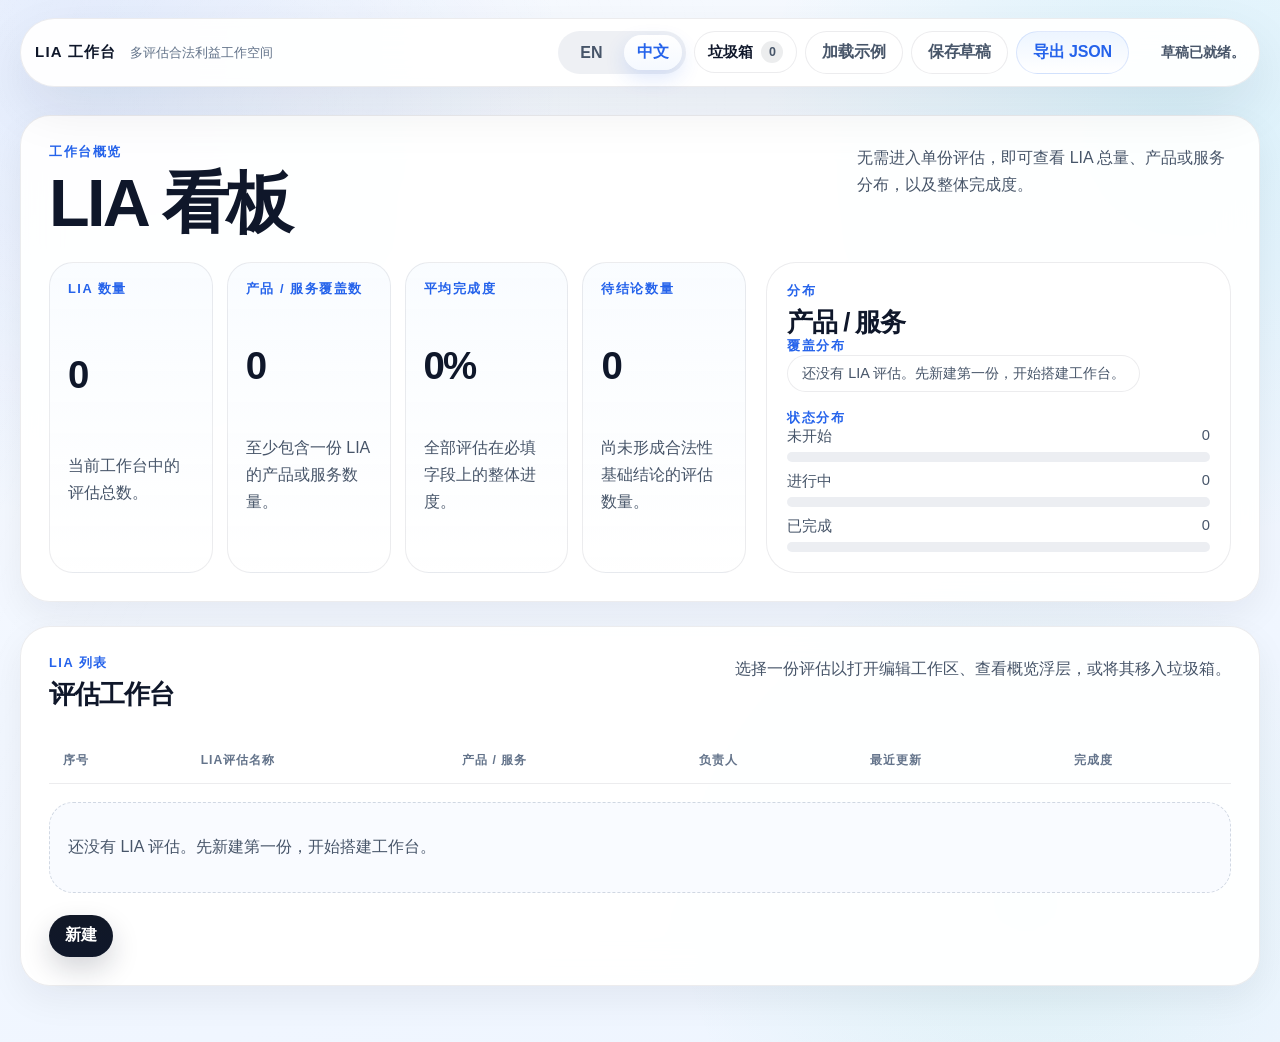
==== lia-tool/index.html @ bde90bf6 "Initial import of data privacy toolbox" ====
<!DOCTYPE html>
<html lang="en">
  <head>
    <meta charset="UTF-8" />
    <meta name="viewport" content="width=device-width, initial-scale=1.0" />
    <title>LIA Workbench</title>
    <link
      rel="icon"
      href="data:image/svg+xml,%3Csvg xmlns='http://www.w3.org/2000/svg' viewBox='0 0 64 64'%3E%3Crect width='64' height='64' rx='18' fill='%230f172a'/%3E%3Cpath d='M18 18h10v28h18v8H18z' fill='%23f8fafc'/%3E%3Cpath d='M34 18h12c6.627 0 12 5.373 12 12s-5.373 12-12 12H34z' fill='%232563eb'/%3E%3C/svg%3E"
    />
    <link rel="stylesheet" href="./styles.css" />
  </head>
  <body>
    <div class="page-shell">
      <header class="topnav panel">
        <div class="topnav__brand">
          <span class="topnav__name" data-i18n="brandName">LIA WORKBENCH</span>
          <span class="topnav__tag" data-i18n="brandTag">Multi-assessment legitimate interests workspace</span>
        </div>

        <div class="topnav__actions">
          <div class="language-switch" aria-label="Language switch">
            <button id="langEn" class="language-switch__button" type="button" data-i18n="languageEnglish">
              EN
            </button>
            <button id="langZh" class="language-switch__button" type="button" data-i18n="languageChinese">
              中文
            </button>
          </div>

          <details class="trash-dropdown" id="trashDropdown">
            <summary class="trash-dropdown__trigger">
              <span data-i18n="trashLabel">Trash</span>
              <span class="trash-dropdown__count" id="trashCount">0</span>
            </summary>
            <div class="trash-dropdown__panel">
              <div class="section-heading section-heading--compact">
                <div>
                  <p class="section-label" data-i18n="trashLabel">Trash</p>
                  <h3 data-i18n="trashHeading">Deleted assessments</h3>
                </div>
              </div>
              <div id="trashList" class="trash-list"></div>
            </div>
          </details>

          <button id="loadSampleButton" class="button button--ghost" type="button">
            <span data-i18n="loadSample">Load sample</span>
          </button>
          <button id="saveButton" class="button button--ghost" type="button">
            <span data-i18n="saveDraft">Save draft</span>
          </button>
          <button id="exportJsonButton" class="button button--secondary" type="button">
            <span data-i18n="exportJson">Export JSON</span>
          </button>
        </div>

        <p class="save-status" id="saveStatus">Draft ready.</p>
      </header>

      <main class="experience">
        <section class="dashboard-stage panel">
          <div class="section-heading dashboard-stage__heading">
            <div>
              <p class="section-label" data-i18n="dashboardLabel">Workbench overview</p>
              <h1 data-i18n="dashboardHeading">LIA portfolio dashboard</h1>
            </div>
            <p class="section-text dashboard-stage__text" data-i18n="dashboardText">
              Monitor total LIA volume, product or service distribution, and overall completion without entering a single assessment.
            </p>
          </div>

          <div class="dashboard-grid">
            <div class="metric-grid" id="metricGrid"></div>

            <aside class="panel panel--inner distribution-panel">
              <div class="section-heading section-heading--compact">
                <div>
                  <p class="section-label" data-i18n="distributionLabel">Distribution</p>
                  <h2 data-i18n="distributionHeading">Products / services</h2>
                </div>
              </div>

              <div class="distribution-panel__section">
                <p class="summary-card__label" data-i18n="distributionProductsLabel">Coverage map</p>
                <div id="productDistribution" class="distribution-wrap"></div>
              </div>

              <div class="distribution-panel__section">
                <p class="summary-card__label" data-i18n="distributionStatusLabel">Status mix</p>
                <div id="statusDistribution" class="status-stack"></div>
              </div>
            </aside>
          </div>
        </section>

        <section class="panel workbench-panel">
          <div class="section-heading">
            <div>
              <p class="section-label" data-i18n="listLabel">LIA list</p>
              <h2 data-i18n="listHeading">Assessment workbench</h2>
            </div>
            <p class="section-text" data-i18n="listText">
              Select an assessment to open its editable workspace, view a top-level posture card, or move it to trash.
            </p>
          </div>

          <div class="table-wrap">
            <table class="lia-table">
              <thead>
                <tr>
                  <th data-i18n="tableSeq">No.</th>
                  <th data-i18n="tableName">LIA assessment</th>
                  <th data-i18n="tableProduct">Product / service</th>
                  <th data-i18n="tableOwner">Owner</th>
                  <th data-i18n="tableUpdated">Last updated</th>
                  <th data-i18n="tableCompletion">Completion</th>
                </tr>
              </thead>
              <tbody id="assessmentTableBody"></tbody>
            </table>
          </div>

          <div id="emptyWorkbench" class="empty-workbench" hidden>
            <p data-i18n="emptyWorkbench">No LIA assessments yet. Create the first one to start the workspace.</p>
          </div>

          <div class="workbench-panel__footer">
            <button id="newAssessmentButton" class="button button--primary" type="button">
              <span data-i18n="newAssessment">New assessment</span>
            </button>
          </div>
        </section>

        <section id="detailWorkspace" class="detail-workspace" hidden>
          <div class="detail-workspace__inner panel">
            <div class="detail-workspace__toolbar">
              <div class="detail-workspace__header">
                <p class="section-label" data-i18n="detailLabel">Assessment detail</p>
                <h2 id="detailTitle">Untitled LIA</h2>
                <p id="detailMeta" class="section-text"></p>
              </div>
              <div class="detail-workspace__actions">
                <button id="exportReportButton" class="button button--secondary" type="button">
                  <span data-i18n="exportReport">Export report</span>
                </button>
                <button id="printButton" class="button button--ghost" type="button">
                  <span data-i18n="printPdf">Print / PDF</span>
                </button>
              </div>
            </div>

            <section class="context-stage">
              <article class="panel record-panel">
                <div class="section-heading section-heading--compact">
                  <div>
                    <p class="section-label" data-i18n="profileLabel">Assessment profile</p>
                    <h2 data-i18n="profileHeading">Assessment file</h2>
                  </div>
                  <span class="current-record-badge" id="detailStatusBadge">Draft</span>
                </div>
                <p class="section-text record-panel__text" data-i18n="profileText">
                  Define scope, owner, product or service, and the baseline record before drafting the LIA itself.
                </p>
                <div id="profileGrid" class="field-grid"></div>
              </article>

              <article class="panel history-panel">
                <div class="section-heading section-heading--compact">
                  <div>
                    <p class="section-label" data-i18n="flowLabel">How it works</p>
                    <h2 data-i18n="flowHeading">Decision path</h2>
                  </div>
                </div>

                <div class="flow-list">
                  <div class="flow-item">
                    <span class="flow-item__index">01</span>
                    <div>
                      <h3 data-i18n="flowPurposeTitle">Purpose test</h3>
                      <p data-i18n="flowPurposeBody">Describe the benefit, business purpose, public value, and legal or ethical fit.</p>
                    </div>
                  </div>
                  <div class="flow-item">
                    <span class="flow-item__index">02</span>
                    <div>
                      <h3 data-i18n="flowNecessityTitle">Necessity test</h3>
                      <p data-i18n="flowNecessityBody">Show that the processing is genuinely needed and not easily replaced by a less intrusive route.</p>
                    </div>
                  </div>
                  <div class="flow-item">
                    <span class="flow-item__index">03</span>
                    <div>
                      <h3 data-i18n="flowBalancingTitle">Balancing test</h3>
                      <p data-i18n="flowBalancingBody">Stress-test expectations, vulnerability, sensitivity, control loss, and available safeguards.</p>
                    </div>
                  </div>
                  <div class="flow-item">
                    <span class="flow-item__index">04</span>
                    <div>
                      <h3 data-i18n="flowDecisionTitle">Decision</h3>
                      <p data-i18n="flowDecisionBody">Record whether legitimate interests can be relied on, together with justification and review ownership.</p>
                    </div>
                  </div>
                </div>
              </article>
            </section>

            <section class="panel section-panel">
              <div class="section-heading">
                <div>
                  <p class="section-label" data-i18n="purposePartLabel">Part 1</p>
                  <h2 data-i18n="purposePartHeading">Purpose test</h2>
                </div>
                <p class="section-text" data-i18n="purposePartText">
                  Assess whether a real legitimate interest exists behind the processing.
                </p>
              </div>
              <div id="purposeGrid" class="field-grid"></div>
            </section>

            <section class="panel section-panel">
              <div class="section-heading">
                <div>
                  <p class="section-label" data-i18n="necessityPartLabel">Part 2</p>
                  <h2 data-i18n="necessityPartHeading">Necessity test</h2>
                </div>
                <p class="section-text" data-i18n="necessityPartText">
                  Confirm that the processing is proportionate and not replaceable by a less intrusive route.
                </p>
              </div>
              <div id="necessityGrid" class="field-grid"></div>
            </section>

            <section class="panel section-panel">
              <div class="section-heading">
                <div>
                  <p class="section-label" data-i18n="balancingPartLabel">Part 3</p>
                  <h2 data-i18n="balancingPartHeading">Balancing test</h2>
                </div>
                <p class="section-text" data-i18n="balancingPartText">
                  Consider nature of the data, reasonable expectations, likely impact, and the safeguards you can apply.
                </p>
              </div>

              <div class="balancing-layout">
                <div id="balancingGrid" class="field-grid field-grid--dense"></div>
                <aside class="risk-panel panel panel--inner">
                  <div class="section-heading section-heading--compact">
                    <div>
                      <p class="section-label" data-i18n="riskPanelLabel">Live signal</p>
                      <h3 data-i18n="riskPanelHeading">Balancing snapshot</h3>
                    </div>
                  </div>
                  <div class="risk-score">
                    <span data-i18n="riskScoreLabel">Risk score</span>
                    <strong id="riskScoreValue">0</strong>
                  </div>
                  <div id="riskFindings" class="risk-findings"></div>
                  <div class="risk-safeguards">
                    <p class="summary-card__label" data-i18n="safeguardsLabel">Safeguards in place</p>
                    <div id="safeguardPills" class="pill-wrap"></div>
                  </div>
                </aside>
              </div>
            </section>

            <section class="panel section-panel">
              <div class="section-heading">
                <div>
                  <p class="section-label" data-i18n="decisionPartLabel">Part 4</p>
                  <h2 data-i18n="decisionPartHeading">Decision and sign-off</h2>
                </div>
                <p class="section-text" data-i18n="decisionPartText">
                  Document your conclusion, the reasoning that supports it, and who completed the LIA.
                </p>
              </div>
              <div id="decisionGrid" class="field-grid"></div>
            </section>

            <section class="panel preview-panel">
              <div class="section-heading">
                <div>
                  <p class="section-label" data-i18n="reviewLabel">Review</p>
                  <h2 data-i18n="reviewHeading">LIA report preview</h2>
                </div>
                <p class="section-text" data-i18n="reviewText">
                  Use this as the internal review view before exporting the assessment to a document or case file.
                </p>
              </div>

              <div class="report-shell">
                <div class="report-banner" id="reportBanner">
                  <span class="report-banner__label" data-i18n="reportDecisionStatusLabel">Decision status</span>
                  <strong id="reportDecisionText">Pending</strong>
                  <span id="reportDecisionHint">Complete the four sections to form a reasoned view.</span>
                </div>

                <div class="report-grid">
                  <article class="report-card">
                    <p class="section-label" data-i18n="reportAssessmentLabel">Assessment</p>
                    <h3 id="reportAssessmentTitle">Untitled LIA</h3>
                    <p id="reportAssessmentMeta" class="report-card__meta">
                      Add an owner, review date, and processing summary.
                    </p>
                  </article>
                  <article class="report-card">
                    <p class="section-label" data-i18n="reportConclusionLabel">Core conclusion</p>
                    <h3 id="reportConclusionHeading">Evidence still needed</h3>
                    <p id="reportConclusionBody" class="report-card__meta">
                      The decision aid will update as you answer the ICO template questions.
                    </p>
                  </article>
                </div>

                <div class="report-sections">
                  <article class="report-section">
                    <div class="report-section__head">
                      <p class="section-label" data-i18n="reportPurposeLabel">Purpose test</p>
                      <strong id="purposeStatus">In progress</strong>
                    </div>
                    <p id="purposeSummary" class="report-paragraph"></p>
                  </article>

                  <article class="report-section">
                    <div class="report-section__head">
                      <p class="section-label" data-i18n="reportNecessityLabel">Necessity test</p>
                      <strong id="necessityStatus">In progress</strong>
                    </div>
                    <p id="necessitySummary" class="report-paragraph"></p>
                  </article>

                  <article class="report-section">
                    <div class="report-section__head">
                      <p class="section-label" data-i18n="reportBalancingLabel">Balancing test</p>
                      <strong id="balancingStatus">In progress</strong>
                    </div>
                    <p id="balancingSummary" class="report-paragraph"></p>
                  </article>

                  <article class="report-section">
                    <div class="report-section__head">
                      <p class="section-label" data-i18n="reportJustificationLabel">Justification</p>
                      <strong id="reportCompletedBy">Unassigned</strong>
                    </div>
                    <p id="decisionSummary" class="report-paragraph"></p>
                  </article>
                </div>
              </div>
            </section>
          </div>
        </section>
      </main>
    </div>

    <div id="overviewModal" class="overview-modal" hidden>
      <div class="overview-modal__backdrop" id="overviewBackdrop"></div>
      <div class="overview-modal__card panel">
        <div class="section-heading overview-modal__heading">
          <div>
            <p class="section-label" data-i18n="snapshotLabel">Snapshot</p>
            <h2 id="modalTitle">Assessment posture</h2>
          </div>
          <button id="closeOverviewButton" class="button button--ghost" type="button">
            <span data-i18n="closeOverview">Close</span>
          </button>
        </div>

        <div class="snapshot-grid">
          <div class="snapshot-item">
            <span class="summary-card__label" data-i18n="snapshotAssessmentLabel">Assessment</span>
            <strong id="snapshotAssessment">Untitled LIA</strong>
          </div>
          <div class="snapshot-item">
            <span class="summary-card__label" data-i18n="snapshotProductLabel">Product / service</span>
            <strong id="snapshotProduct">-</strong>
          </div>
          <div class="snapshot-item">
            <span class="summary-card__label" data-i18n="snapshotOwnerLabel">Owner</span>
            <strong id="snapshotOwner">Not assigned</strong>
          </div>
          <div class="snapshot-item">
            <span class="summary-card__label" data-i18n="snapshotUpdatedLabel">Last updated</span>
            <strong id="snapshotUpdated">Not saved yet</strong>
          </div>
          <div class="snapshot-item">
            <span class="summary-card__label" data-i18n="snapshotCompletionLabel">Completion</span>
            <strong id="snapshotCompletion">0%</strong>
          </div>
          <div class="snapshot-item">
            <span class="summary-card__label" data-i18n="snapshotDpiaLabel">DPIA trigger</span>
            <strong id="snapshotDpia">Check needed</strong>
          </div>
        </div>

        <div class="signal-stack" id="signalStack"></div>
      </div>
    </div>

    <script src="./app.js"></script>
  </body>
</html>
---- lia-tool/styles.css ----
:root {
  --bg: #f6f9ff;
  --surface: rgba(255, 255, 255, 0.94);
  --surface-strong: #ffffff;
  --surface-muted: #f8fbff;
  --border-soft: rgba(15, 23, 42, 0.08);
  --border-medium: rgba(30, 41, 59, 0.14);
  --text: #0f172a;
  --text-secondary: #475569;
  --text-tertiary: #64748b;
  --accent-blue: #2563eb;
  --accent-cyan: #06b6d4;
  --accent-green: #0f9f6e;
  --accent-amber: #d97706;
  --accent-rose: #be123c;
  --accent-soft: rgba(37, 99, 235, 0.08);
  --success-soft: rgba(15, 159, 110, 0.1);
  --warning-soft: rgba(217, 119, 6, 0.12);
  --danger-soft: rgba(190, 18, 60, 0.1);
  --shadow-soft: 0 14px 36px rgba(15, 23, 42, 0.06);
  --shadow-medium: 0 22px 54px rgba(15, 23, 42, 0.08);
  --shadow-floating: 0 28px 72px rgba(15, 23, 42, 0.14);
  --radius-pill: 999px;
  --radius-xl: 30px;
  --radius-lg: 24px;
  --radius-md: 18px;
  --radius-sm: 14px;
  --content-width: min(1480px, calc(100% - 40px));
}

* {
  box-sizing: border-box;
}

[hidden] {
  display: none !important;
}

html {
  scroll-behavior: smooth;
}

body {
  margin: 0;
  min-height: 100vh;
  font-family: "SF Pro Display", "SF Pro Text", "PingFang SC", "Helvetica Neue",
    "Segoe UI", sans-serif;
  color: var(--text);
  background:
    radial-gradient(circle at 8% 6%, rgba(37, 99, 235, 0.12), transparent 30%),
    radial-gradient(circle at 92% 12%, rgba(6, 182, 212, 0.11), transparent 28%),
    radial-gradient(circle at 80% 86%, rgba(16, 185, 129, 0.08), transparent 26%),
    linear-gradient(160deg, #f8fbff 0%, #f2f7ff 48%, #eef5ff 100%);
  overflow-x: hidden;
}

body::before {
  content: "";
  position: fixed;
  inset: 0;
  pointer-events: none;
  opacity: 0.5;
  background:
    linear-gradient(115deg, rgba(255, 255, 255, 0.2), transparent 26%),
    radial-gradient(circle at 24% 12%, rgba(255, 255, 255, 0.34), transparent 34%);
}

button,
input,
textarea,
select {
  font: inherit;
}

.page-shell {
  position: relative;
  z-index: 1;
  width: var(--content-width);
  margin: 0 auto;
  padding: 18px 0 56px;
}

.panel {
  min-width: 0;
  border: 1px solid var(--border-soft);
  border-radius: var(--radius-xl);
  background: rgba(255, 255, 255, 0.94);
  backdrop-filter: blur(18px);
  box-shadow: var(--shadow-soft);
}

.panel--inner {
  background: rgba(255, 255, 255, 0.88);
  box-shadow: none;
}

.topnav {
  position: sticky;
  top: 16px;
  z-index: 30;
  margin-bottom: 28px;
  padding: 12px 14px;
  display: grid;
  grid-template-columns: minmax(0, 1fr) auto auto;
  gap: 16px;
  align-items: center;
  border-radius: 999px;
  box-shadow: var(--shadow-medium);
}

.topnav__brand {
  display: flex;
  align-items: baseline;
  gap: 14px;
  min-width: 0;
}

.topnav__name {
  font-size: 0.94rem;
  font-weight: 650;
  letter-spacing: 0.08em;
  text-transform: uppercase;
  white-space: nowrap;
}

.topnav__tag {
  color: var(--text-tertiary);
  font-size: 0.84rem;
  white-space: nowrap;
  overflow: hidden;
  text-overflow: ellipsis;
}

.topnav__actions {
  display: inline-flex;
  flex-wrap: wrap;
  justify-content: flex-end;
  gap: 8px;
}

.language-switch {
  display: inline-grid;
  grid-template-columns: repeat(2, 1fr);
  gap: 4px;
  padding: 4px;
  border-radius: var(--radius-pill);
  background: rgba(148, 163, 184, 0.16);
}

.language-switch__button {
  appearance: none;
  border: 0;
  min-width: 58px;
  min-height: 34px;
  padding: 6px 12px;
  border-radius: var(--radius-pill);
  background: transparent;
  color: var(--text-secondary);
  cursor: pointer;
  font-weight: 700;
  transition:
    background 180ms ease,
    box-shadow 180ms ease,
    color 180ms ease;
}

.language-switch__button.is-active {
  background: linear-gradient(180deg, #ffffff 0%, #f5f9ff 100%);
  color: var(--accent-blue);
  box-shadow: 0 8px 20px rgba(37, 99, 235, 0.15);
}

.trash-dropdown {
  position: relative;
}

.trash-dropdown[open] {
  z-index: 40;
}

.trash-dropdown__trigger {
  list-style: none;
  display: inline-flex;
  align-items: center;
  gap: 8px;
  min-height: 42px;
  padding: 8px 13px;
  border-radius: var(--radius-pill);
  background: rgba(255, 255, 255, 0.92);
  border: 1px solid var(--border-soft);
  cursor: pointer;
  font-size: 0.92rem;
  font-weight: 600;
  color: var(--text);
}

.trash-dropdown__trigger::-webkit-details-marker {
  display: none;
}

.trash-dropdown__count {
  min-width: 22px;
  height: 22px;
  padding: 0 6px;
  border-radius: var(--radius-pill);
  background: rgba(17, 24, 39, 0.08);
  color: var(--text-secondary);
  font-size: 0.78rem;
  font-weight: 700;
  display: inline-flex;
  align-items: center;
  justify-content: center;
}

.trash-dropdown__panel {
  position: absolute;
  right: 0;
  top: calc(100% + 10px);
  width: min(360px, calc(100vw - 32px));
  padding: 16px;
  border-radius: var(--radius-lg);
  border: 1px solid var(--border-soft);
  background: rgba(255, 255, 255, 0.98);
  box-shadow: var(--shadow-floating);
}

.trash-list {
  display: grid;
  gap: 10px;
  margin-top: 16px;
}

.trash-item {
  display: grid;
  gap: 8px;
  padding: 14px;
  border: 1px solid var(--border-soft);
  border-radius: var(--radius-md);
  background: var(--surface-muted);
}

.trash-item__meta {
  color: var(--text-secondary);
  font-size: 0.9rem;
}

.save-status {
  margin: 0;
  min-width: 100px;
  text-align: right;
  color: var(--text-secondary);
  font-size: 0.86rem;
  font-weight: 600;
}

.experience {
  display: grid;
  gap: 24px;
}

.dashboard-stage,
.workbench-panel,
.detail-workspace__inner {
  padding: 28px;
}

.dashboard-stage__heading {
  margin-bottom: 24px;
}

.dashboard-stage__text {
  max-width: 42ch;
}

.dashboard-grid {
  display: grid;
  grid-template-columns: minmax(0, 1.2fr) minmax(320px, 0.8fr);
  gap: 20px;
}

.metric-grid {
  display: grid;
  grid-template-columns: repeat(4, minmax(0, 1fr));
  gap: 14px;
}

.metric-card {
  padding: 18px;
  border-radius: var(--radius-lg);
  background: linear-gradient(180deg, rgba(249, 252, 255, 0.96), #ffffff);
  border: 1px solid var(--border-soft);
  display: grid;
  gap: 10px;
}

.metric-card strong {
  font-size: clamp(1.6rem, 3vw, 2.45rem);
  letter-spacing: -0.05em;
  line-height: 1;
}

.metric-card p {
  margin: 0;
  color: var(--text-secondary);
  line-height: 1.6;
}

.distribution-panel {
  padding: 20px;
}

.distribution-panel__section + .distribution-panel__section {
  margin-top: 18px;
}

.distribution-wrap,
.pill-wrap {
  display: flex;
  flex-wrap: wrap;
  gap: 10px;
}

.distribution-pill,
.chip {
  display: inline-flex;
  align-items: center;
  gap: 8px;
  min-height: 36px;
  padding: 8px 14px;
  border-radius: var(--radius-pill);
  border: 1px solid var(--border-soft);
  background: rgba(255, 255, 255, 0.92);
  color: var(--text-secondary);
  font-size: 0.9rem;
}

.distribution-pill strong {
  color: var(--text);
}

.status-stack {
  display: grid;
  gap: 10px;
}

.status-meter {
  display: grid;
  gap: 6px;
}

.status-meter__head {
  display: flex;
  justify-content: space-between;
  gap: 12px;
  color: var(--text-secondary);
  font-size: 0.92rem;
}

.status-meter__bar {
  height: 10px;
  border-radius: var(--radius-pill);
  background: rgba(148, 163, 184, 0.18);
  overflow: hidden;
}

.status-meter__fill {
  height: 100%;
  border-radius: inherit;
  background: linear-gradient(90deg, #2563eb 0%, #06b6d4 100%);
}

.workbench-panel__footer {
  margin-top: 22px;
  display: flex;
  justify-content: flex-start;
}

.table-wrap {
  overflow-x: auto;
}

.lia-table {
  width: 100%;
  border-collapse: separate;
  border-spacing: 0;
  margin-top: 20px;
}

.lia-table thead th {
  text-align: left;
  padding: 0 14px 14px;
  color: var(--text-tertiary);
  font-size: 0.76rem;
  font-weight: 700;
  letter-spacing: 0.08em;
  text-transform: uppercase;
  border-bottom: 1px solid var(--border-soft);
  white-space: nowrap;
}

.lia-table tbody tr.assessment-row {
  cursor: pointer;
  transition: background 180ms ease;
}

.lia-table tbody tr.assessment-row:hover td {
  background: rgba(248, 251, 255, 0.88);
}

.lia-table tbody tr.assessment-row.is-active td {
  background: rgba(237, 245, 255, 0.9);
}

.lia-table td {
  padding: 16px 14px;
  border-bottom: 1px solid var(--border-soft);
  vertical-align: middle;
}

.lia-table__title {
  display: grid;
  gap: 4px;
}

.lia-table__title strong {
  line-height: 1.4;
}

.lia-table__sub {
  color: var(--text-secondary);
  font-size: 0.9rem;
  line-height: 1.55;
}

.completion-cell {
  min-width: 140px;
}

.completion-pill {
  display: inline-flex;
  align-items: center;
  justify-content: center;
  min-width: 82px;
  min-height: 34px;
  padding: 6px 12px;
  border-radius: var(--radius-pill);
  background: rgba(37, 99, 235, 0.08);
  color: var(--accent-blue);
  font-weight: 700;
}

.row-actions td {
  padding: 12px 14px 18px;
  background: rgba(248, 251, 255, 0.92);
  border-bottom: 1px solid var(--border-soft);
}

.row-actions__inner {
  display: flex;
  justify-content: space-between;
  align-items: center;
  gap: 16px;
  flex-wrap: wrap;
}

.row-actions__meta {
  color: var(--text-secondary);
  font-size: 0.92rem;
}

.row-actions__buttons {
  display: flex;
  gap: 10px;
  flex-wrap: wrap;
}

.empty-workbench {
  margin-top: 18px;
  padding: 18px;
  border-radius: var(--radius-lg);
  border: 1px dashed rgba(148, 163, 184, 0.4);
  color: var(--text-secondary);
  background: rgba(248, 251, 255, 0.8);
}

.detail-workspace {
  opacity: 0;
  transform: translateY(16px);
}

.detail-workspace.is-visible {
  animation: detail-reveal 1s cubic-bezier(0.22, 1, 0.36, 1) forwards;
}

@keyframes detail-reveal {
  from {
    opacity: 0;
    transform: translateY(16px);
  }
  to {
    opacity: 1;
    transform: translateY(0);
  }
}

.detail-workspace__toolbar {
  display: flex;
  justify-content: space-between;
  gap: 18px;
  align-items: start;
  margin-bottom: 24px;
}

.detail-workspace__header {
  display: grid;
  gap: 8px;
}

.detail-workspace__header h2 {
  margin: 0;
  font-size: clamp(1.75rem, 2.6vw, 2.5rem);
  line-height: 1.12;
  letter-spacing: -0.04em;
}

.detail-workspace__actions {
  display: flex;
  gap: 10px;
  flex-wrap: wrap;
}

.section-heading {
  display: flex;
  justify-content: space-between;
  gap: 18px;
  align-items: start;
}

.section-heading > div {
  display: grid;
  gap: 8px;
}

.section-heading--compact {
  align-items: center;
}

.section-heading + .field-grid,
.section-heading + .flow-list,
.section-heading + .balancing-layout,
.section-heading + .report-shell,
.section-heading + .table-wrap {
  margin-top: 22px;
}

.section-label,
.summary-card__label,
.report-banner__label {
  margin: 0;
  color: var(--accent-blue);
  font-size: 0.8rem;
  font-weight: 700;
  letter-spacing: 0.12em;
  text-transform: uppercase;
}

h1,
h2,
h3 {
  margin: 0;
  letter-spacing: -0.04em;
}

h1 {
  font-size: clamp(2.6rem, 5.2vw, 4.6rem);
  line-height: 1.04;
}

h2 {
  font-size: clamp(1.5rem, 2vw, 2.15rem);
  line-height: 1.16;
}

h3 {
  line-height: 1.38;
}

.section-text,
.report-paragraph,
.flow-item p,
.metric-card p,
.report-card__meta {
  margin: 0;
  color: var(--text-secondary);
  line-height: 1.7;
}

.context-stage {
  display: grid;
  grid-template-columns: minmax(0, 1.15fr) minmax(320px, 0.85fr);
  gap: 24px;
}

.record-panel,
.history-panel,
.section-panel,
.preview-panel {
  padding: 24px;
}

.record-panel__text {
  margin-top: 12px;
  margin-bottom: 20px;
}

.current-record-badge {
  display: inline-flex;
  align-items: center;
  min-height: 36px;
  padding: 8px 14px;
  border-radius: var(--radius-pill);
  background: rgba(17, 24, 39, 0.06);
  color: var(--text-secondary);
  font-weight: 600;
}

.flow-list {
  display: grid;
  gap: 14px;
}

.flow-item {
  display: grid;
  grid-template-columns: auto minmax(0, 1fr);
  gap: 14px;
  padding: 16px;
  border-radius: var(--radius-md);
  background: linear-gradient(180deg, rgba(248, 251, 255, 0.96), #ffffff);
  border: 1px solid var(--border-soft);
}

.flow-item__index {
  display: inline-flex;
  align-items: center;
  justify-content: center;
  width: 42px;
  height: 42px;
  border-radius: 14px;
  background: linear-gradient(180deg, #f0f6ff 0%, #ffffff 100%);
  color: var(--accent-blue);
  font-weight: 800;
}

.field-grid {
  display: grid;
  grid-template-columns: repeat(2, minmax(0, 1fr));
  gap: 16px;
}

.field-card {
  padding: 18px;
  border-radius: var(--radius-lg);
  border: 1px solid var(--border-soft);
  background: linear-gradient(180deg, rgba(249, 252, 255, 0.96), #ffffff 100%);
  box-shadow: inset 0 1px 0 rgba(255, 255, 255, 0.55);
}

.field-card--full {
  grid-column: 1 / -1;
}

.field-card__head {
  display: flex;
  justify-content: space-between;
  gap: 12px;
  align-items: start;
  margin-bottom: 12px;
}

.field-card__head h3 {
  font-size: 1rem;
  line-height: 1.42;
}

.field-card__helper {
  margin: 6px 0 0;
  color: var(--text-secondary);
  font-size: 0.92rem;
  line-height: 1.68;
}

.field-tag {
  display: inline-flex;
  align-items: center;
  min-height: 28px;
  padding: 4px 10px;
  border-radius: var(--radius-pill);
  background: rgba(37, 99, 235, 0.08);
  color: var(--accent-blue);
  font-size: 0.76rem;
  font-weight: 700;
  text-transform: uppercase;
  letter-spacing: 0.08em;
  white-space: nowrap;
  flex-shrink: 0;
}

.field-control,
.field-textarea,
.field-select {
  width: 100%;
  border: 1px solid rgba(148, 163, 184, 0.28);
  border-radius: 16px;
  background: rgba(255, 255, 255, 0.96);
  color: var(--text);
  padding: 14px 16px;
  transition:
    border-color 180ms ease,
    box-shadow 180ms ease,
    transform 180ms ease;
}

.field-textarea {
  min-height: 132px;
  resize: vertical;
}

.field-control:focus,
.field-textarea:focus,
.field-select:focus {
  outline: none;
  border-color: rgba(37, 99, 235, 0.42);
  box-shadow: 0 0 0 5px rgba(37, 99, 235, 0.12);
  transform: translateY(-1px);
}

.pill-option {
  position: relative;
}

.pill-option input {
  position: absolute;
  opacity: 0;
  pointer-events: none;
}

.pill-option span {
  display: inline-flex;
  align-items: center;
  min-height: 38px;
  padding: 8px 14px;
  border-radius: var(--radius-pill);
  border: 1px solid rgba(148, 163, 184, 0.22);
  background: rgba(255, 255, 255, 0.94);
  color: var(--text-secondary);
  cursor: pointer;
  transition:
    transform 180ms ease,
    box-shadow 180ms ease,
    border-color 180ms ease;
}

.pill-option input:checked + span {
  background: linear-gradient(180deg, #edf5ff 0%, #ffffff 100%);
  border-color: rgba(37, 99, 235, 0.25);
  color: var(--accent-blue);
  box-shadow: 0 10px 24px rgba(37, 99, 235, 0.1);
  transform: translateY(-1px);
}

.balancing-layout {
  display: grid;
  grid-template-columns: minmax(0, 1.35fr) minmax(300px, 0.65fr);
  gap: 20px;
  align-items: start;
}

.risk-panel {
  position: sticky;
  top: 104px;
  padding: 18px;
  display: grid;
  gap: 16px;
}

.risk-score {
  display: grid;
  gap: 6px;
  padding: 16px;
  border-radius: var(--radius-lg);
  background: linear-gradient(180deg, rgba(248, 251, 255, 0.96), #ffffff);
  border: 1px solid var(--border-soft);
}

.risk-score strong {
  font-size: clamp(2rem, 4vw, 3rem);
  letter-spacing: -0.05em;
}

.risk-findings,
.signal-stack,
.report-sections {
  display: grid;
  gap: 12px;
}

.finding-item,
.signal-card,
.report-section {
  padding: 14px 16px;
  border-radius: var(--radius-md);
  border: 1px solid transparent;
  line-height: 1.6;
}

.signal-card--good,
.finding-item--low {
  background: var(--success-soft);
  border-color: rgba(15, 159, 110, 0.16);
}

.signal-card--warn,
.finding-item--medium {
  background: var(--warning-soft);
  border-color: rgba(217, 119, 6, 0.18);
}

.signal-card--danger,
.finding-item--high {
  background: var(--danger-soft);
  border-color: rgba(190, 18, 60, 0.16);
}

.report-shell {
  display: grid;
  gap: 18px;
}

.report-banner {
  display: grid;
  gap: 6px;
  padding: 18px 20px;
  border-radius: var(--radius-lg);
  border: 1px solid var(--border-soft);
  color: white;
  background: linear-gradient(135deg, rgba(15, 23, 42, 0.96), rgba(30, 41, 59, 0.94));
}

.report-banner--good {
  background: linear-gradient(135deg, #0f766e, #115e59);
}

.report-banner--warn {
  background: linear-gradient(135deg, #9a3412, #b45309);
}

.report-banner--danger {
  background: linear-gradient(135deg, #881337, #9f1239);
}

.report-grid,
.snapshot-grid {
  display: grid;
  grid-template-columns: repeat(2, minmax(0, 1fr));
  gap: 12px;
}

.snapshot-item,
.report-card {
  padding: 16px;
  border-radius: var(--radius-md);
  background: linear-gradient(180deg, rgba(248, 251, 255, 0.96), #ffffff);
  border: 1px solid var(--border-soft);
}

.snapshot-item strong,
.report-card h3 {
  display: block;
  margin-top: 8px;
  line-height: 1.36;
}

.report-section {
  border-color: var(--border-soft);
  background: linear-gradient(180deg, rgba(248, 251, 255, 0.96), #ffffff);
}

.report-section__head {
  display: flex;
  justify-content: space-between;
  gap: 16px;
  align-items: center;
  margin-bottom: 8px;
}

.button {
  appearance: none;
  border: 0;
  border-radius: var(--radius-pill);
  min-height: 42px;
  padding: 10px 16px;
  cursor: pointer;
  font-weight: 700;
  letter-spacing: -0.01em;
  transition:
    transform 180ms ease,
    box-shadow 180ms ease,
    background 180ms ease,
    color 180ms ease;
}

.button:hover {
  transform: translateY(-1px);
}

.button--primary {
  background: linear-gradient(180deg, #111827 0%, #0f172a 100%);
  color: white;
  box-shadow: 0 12px 28px rgba(15, 23, 42, 0.18);
}

.button--secondary {
  background: linear-gradient(180deg, #edf5ff 0%, #ffffff 100%);
  color: var(--accent-blue);
  border: 1px solid rgba(37, 99, 235, 0.14);
}

.button--ghost {
  background: rgba(255, 255, 255, 0.92);
  color: var(--text-secondary);
  border: 1px solid var(--border-soft);
}

.button--danger {
  background: linear-gradient(180deg, #fff1f2 0%, #ffffff 100%);
  color: var(--accent-rose);
  border: 1px solid rgba(190, 18, 60, 0.12);
}

.overview-modal {
  position: fixed;
  inset: 0;
  z-index: 80;
  display: none;
  place-items: center;
  pointer-events: none;
}

.overview-modal.is-open {
  display: grid;
  pointer-events: auto;
}

.overview-modal__backdrop {
  position: absolute;
  inset: 0;
  background: rgba(15, 23, 42, 0.36);
  backdrop-filter: blur(8px);
}

.overview-modal__card {
  position: relative;
  z-index: 1;
  width: min(880px, calc(100vw - 32px));
  padding: 24px;
  box-shadow: var(--shadow-floating);
}

.overview-modal__heading {
  margin-bottom: 20px;
}

@media (max-width: 1220px) {
  .topnav {
    grid-template-columns: 1fr;
    border-radius: var(--radius-xl);
  }

  .topnav__actions,
  .save-status {
    justify-content: flex-start;
    text-align: left;
  }

  .dashboard-grid,
  .context-stage,
  .balancing-layout {
    grid-template-columns: 1fr;
  }

  .metric-grid {
    grid-template-columns: repeat(2, minmax(0, 1fr));
  }

  .risk-panel {
    position: static;
  }
}

@media (max-width: 760px) {
  .page-shell {
    width: min(100% - 24px, 100%);
    padding-top: 12px;
  }

  .dashboard-stage,
  .workbench-panel,
  .detail-workspace__inner,
  .record-panel,
  .history-panel,
  .section-panel,
  .preview-panel {
    padding: 20px;
  }

  .metric-grid,
  .report-grid,
  .snapshot-grid,
  .field-grid {
    grid-template-columns: 1fr;
  }

  .detail-workspace__toolbar,
  .row-actions__inner,
  .section-heading {
    flex-direction: column;
    align-items: flex-start;
  }

  .lia-table {
    min-width: 760px;
  }
}

@media print {
  body {
    background: white;
  }

  .topnav,
  .dashboard-stage,
  .workbench-panel,
  .overview-modal,
  #printButton,
  body::before {
    display: none !important;
  }

  .page-shell {
    width: 100%;
    padding: 0;
  }

  .detail-workspace__inner,
  .section-panel,
  .preview-panel,
  .record-panel,
  .history-panel {
    box-shadow: none;
    border: 0;
    background: white;
  }
}
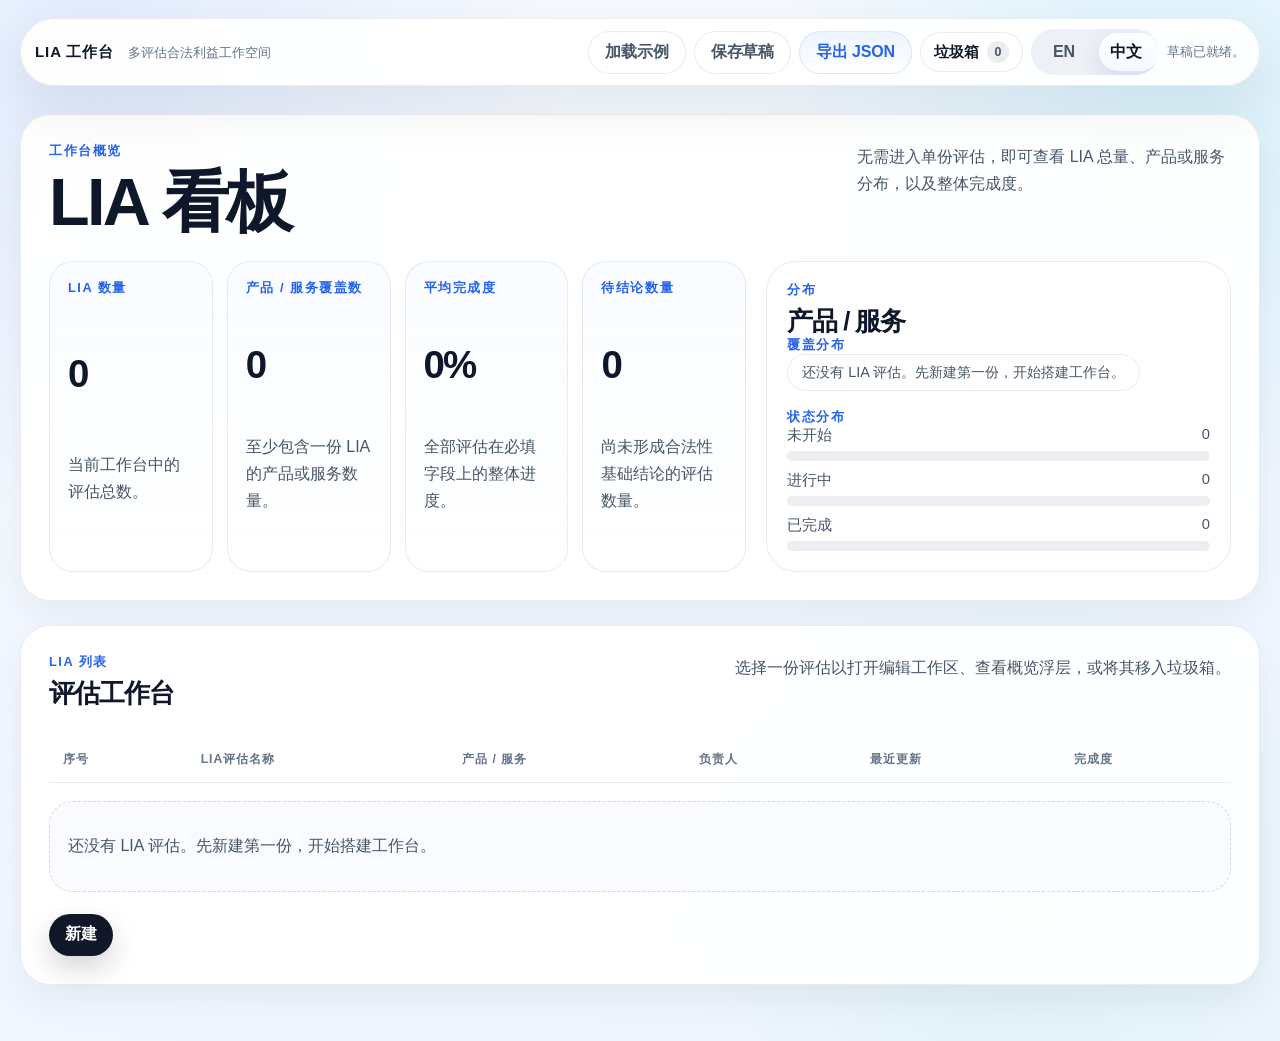
==== commit 83a2235d: "Unify topnav across DPIA/LIA/ROPA and fully refactor DPIA tool Topnav unification: - Standardize thr" ====
--- a/lia-tool/index.html
+++ b/lia-tool/index.html
@@ -14,48 +14,40 @@
     <div class="page-shell">
       <header class="topnav panel">
         <div class="topnav__brand">
-          <span class="topnav__name" data-i18n="brandName">LIA WORKBENCH</span>
-          <span class="topnav__tag" data-i18n="brandTag">Multi-assessment legitimate interests workspace</span>
+          <span class="topnav__name" id="toolBrandName">LIA WORKBENCH</span>
+          <span class="topnav__tag" id="toolBrandTag">Multi-assessment legitimate interests workspace</span>
         </div>
 
-        <div class="topnav__actions">
-          <div class="language-switch" aria-label="Language switch">
-            <button id="langEn" class="language-switch__button" type="button" data-i18n="languageEnglish">
-              EN
-            </button>
-            <button id="langZh" class="language-switch__button" type="button" data-i18n="languageChinese">
-              中文
-            </button>
-          </div>
+        <div class="topnav__center"></div>
+
+        <div class="topnav__tools">
+          <button id="loadSampleButton" class="button button--ghost" type="button">Load sample</button>
+          <button id="saveButton" class="button button--ghost" type="button">Save draft</button>
+          <button id="exportJsonButton" class="button button--secondary" type="button">Export JSON</button>
 
           <details class="trash-dropdown" id="trashDropdown">
             <summary class="trash-dropdown__trigger">
-              <span data-i18n="trashLabel">Trash</span>
+              <span id="trashLabel">Trash</span>
               <span class="trash-dropdown__count" id="trashCount">0</span>
             </summary>
             <div class="trash-dropdown__panel">
-              <div class="section-heading section-heading--compact">
-                <div>
-                  <p class="section-label" data-i18n="trashLabel">Trash</p>
-                  <h3 data-i18n="trashHeading">Deleted assessments</h3>
-                </div>
+              <div class="trash-dropdown__header">
+                <p class="section-label" id="trashSectionLabel">Workspace</p>
+                <h3 id="trashSectionTitle">Deleted assessments</h3>
               </div>
               <div id="trashList" class="trash-list"></div>
             </div>
           </details>
 
-          <button id="loadSampleButton" class="button button--ghost" type="button">
-            <span data-i18n="loadSample">Load sample</span>
-          </button>
-          <button id="saveButton" class="button button--ghost" type="button">
-            <span data-i18n="saveDraft">Save draft</span>
-          </button>
-          <button id="exportJsonButton" class="button button--secondary" type="button">
-            <span data-i18n="exportJson">Export JSON</span>
-          </button>
+          <div class="language-switch" aria-label="Language switch">
+            <div class="language-switch__controls">
+              <button id="langEn" type="button">EN</button>
+              <button id="langZh" type="button">中文</button>
+            </div>
+          </div>
+
+          <p class="save-status" id="saveStatus">Draft ready.</p>
         </div>
-
-        <p class="save-status" id="saveStatus">Draft ready.</p>
       </header>
 
       <main class="experience">
--- a/lia-tool/styles.css
+++ b/lia-tool/styles.css
@@ -99,10 +99,10 @@
   top: 16px;
   z-index: 30;
   margin-bottom: 28px;
-  padding: 12px 14px;
+  padding: 10px 14px;
   display: grid;
   grid-template-columns: minmax(0, 1fr) auto auto;
-  gap: 16px;
+  gap: 14px;
   align-items: center;
   border-radius: 999px;
   box-shadow: var(--shadow-medium);
@@ -118,7 +118,7 @@
 .topnav__name {
   font-size: 0.94rem;
   font-weight: 650;
-  letter-spacing: 0.08em;
+  letter-spacing: 0.06em;
   text-transform: uppercase;
   white-space: nowrap;
 }
@@ -131,43 +131,79 @@
   text-overflow: ellipsis;
 }
 
-.topnav__actions {
-  display: inline-flex;
-  flex-wrap: wrap;
+.topnav__center {
+  display: flex;
+  justify-content: center;
+}
+
+.topnav__tools {
+  display: flex;
+  align-items: center;
   justify-content: flex-end;
   gap: 8px;
+  min-width: 0;
 }
 
 .language-switch {
+  display: flex;
+  align-items: center;
+}
+
+.language-switch__controls {
   display: inline-grid;
   grid-template-columns: repeat(2, 1fr);
   gap: 4px;
   padding: 4px;
   border-radius: var(--radius-pill);
   background: rgba(148, 163, 184, 0.16);
-}
-
-.language-switch__button {
+  position: relative;
+  overflow: hidden;
+  isolation: isolate;
+}
+
+.language-switch__controls::before {
+  content: "";
+  position: absolute;
+  top: 4px;
+  left: 4px;
+  width: calc((100% - 8px) / 2);
+  height: calc(100% - 8px);
+  border-radius: var(--radius-pill);
+  background: linear-gradient(180deg, #ffffff 0%, #f5f9ff 100%);
+  box-shadow: 0 8px 20px rgba(37, 99, 235, 0.15);
+  transform: translateX(calc(var(--switch-index, 0) * (100% + 4px)));
+  transition: transform 260ms cubic-bezier(0.22, 1, 0.36, 1);
+  z-index: 0;
+}
+
+.language-switch__controls[data-active-index="0"] {
+  --switch-index: 0;
+}
+
+.language-switch__controls[data-active-index="1"] {
+  --switch-index: 1;
+}
+
+.language-switch button {
   appearance: none;
   border: 0;
-  min-width: 58px;
-  min-height: 34px;
-  padding: 6px 12px;
+  min-height: 38px;
+  padding: 0 13px;
   border-radius: var(--radius-pill);
   background: transparent;
   color: var(--text-secondary);
+  font: inherit;
+  font-weight: 600;
   cursor: pointer;
-  font-weight: 700;
-  transition:
-    background 180ms ease,
-    box-shadow 180ms ease,
-    color 180ms ease;
-}
-
-.language-switch__button.is-active {
-  background: linear-gradient(180deg, #ffffff 0%, #f5f9ff 100%);
-  color: var(--accent-blue);
-  box-shadow: 0 8px 20px rgba(37, 99, 235, 0.15);
+  position: relative;
+  z-index: 1;
+  transition: background 160ms ease, color 160ms ease, box-shadow 160ms ease;
+}
+
+.language-switch button.active {
+  background: transparent;
+  color: var(--text);
+  box-shadow: none;
 }
 
 .trash-dropdown {
@@ -183,7 +219,7 @@
   display: inline-flex;
   align-items: center;
   gap: 8px;
-  min-height: 42px;
+  min-height: 40px;
   padding: 8px 13px;
   border-radius: var(--radius-pill);
   background: rgba(255, 255, 255, 0.92);
@@ -224,6 +260,12 @@
   box-shadow: var(--shadow-floating);
 }
 
+.trash-dropdown__header h3 {
+  margin: 6px 0 0;
+  font-size: 1rem;
+  letter-spacing: -0.02em;
+}
+
 .trash-list {
   display: grid;
   gap: 10px;
@@ -246,11 +288,9 @@
 
 .save-status {
   margin: 0;
-  min-width: 100px;
-  text-align: right;
-  color: var(--text-secondary);
-  font-size: 0.86rem;
-  font-weight: 600;
+  color: var(--text-tertiary);
+  font-size: 0.84rem;
+  white-space: nowrap;
 }
 
 .experience {
@@ -973,13 +1013,23 @@
 @media (max-width: 1220px) {
   .topnav {
     grid-template-columns: 1fr;
+    justify-items: center;
     border-radius: var(--radius-xl);
   }
 
-  .topnav__actions,
-  .save-status {
-    justify-content: flex-start;
-    text-align: left;
+  .topnav__brand,
+  .topnav__center,
+  .topnav__tools {
+    width: 100%;
+  }
+
+  .topnav__brand {
+    justify-content: center;
+  }
+
+  .topnav__tools {
+    justify-content: center;
+    flex-wrap: wrap;
   }
 
   .dashboard-grid,
